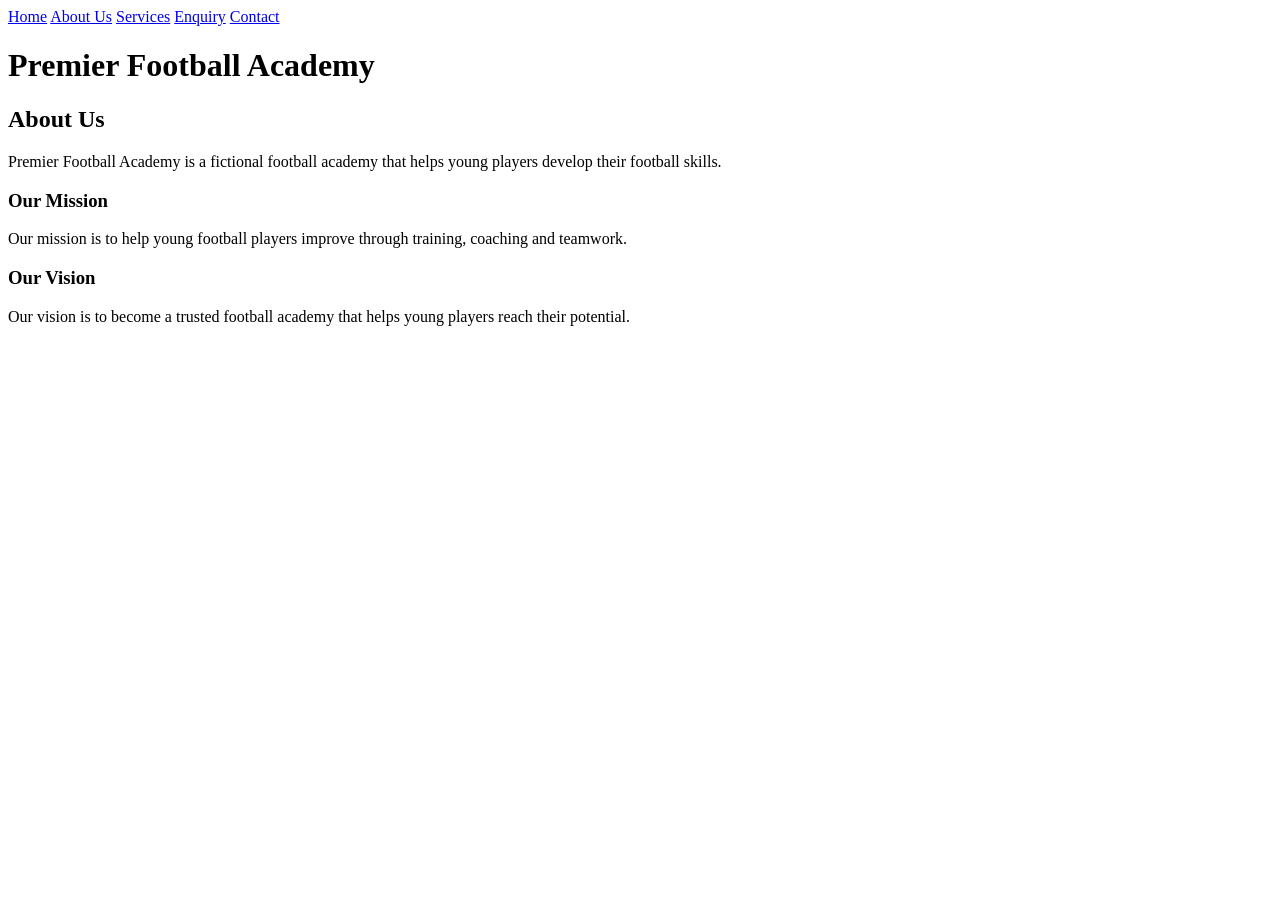
==== about.html @ 47f6cfc0 "Initial commit: Part 1 HTML structure and content" ====
<!DOCTYPE html>
<html lang="en">

<head>
    <meta charset="UTF-8">
    <meta name="viewport" content="width=device-width, initial-scale=1.0">

    <title>Premier Football Academy - About Us</title>
</head>

<body>
    <nav>

    <a href="index.html">Home</a>

    <a href="about.html">About Us</a>

    <a href="service.html">Services</a>

    <a href="enquiry.html">Enquiry</a>

    <a href="contact.html">Contact</a>

</nav>

    <h1>Premier Football Academy</h1>

    <h2>About Us</h2>

    <p>
        Premier Football Academy is a fictional football academy
        that helps young players develop their football skills.
    </p>

    <h3>Our Mission</h3>

    <p>
        Our mission is to help young football players improve
        through training, coaching and teamwork.
    </p>

    <h3>Our Vision</h3>

    <p>
        Our vision is to become a trusted football academy
        that helps young players reach their potential.
    </p>

</body>

</html>
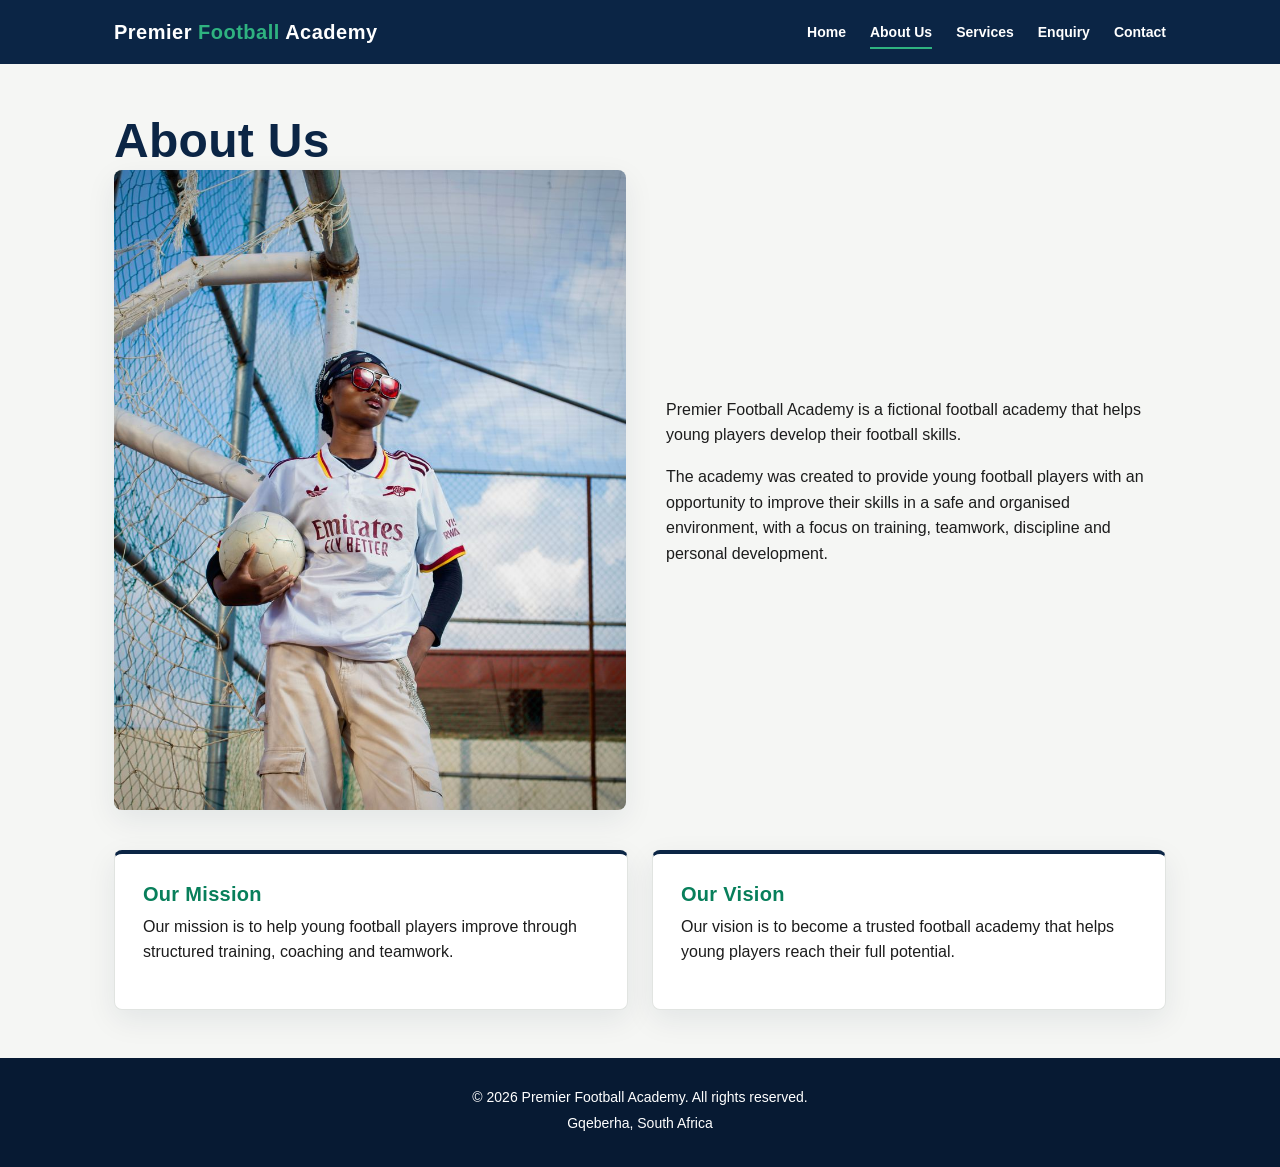
==== commit e61ed112: "Part 2: add responsive CSS styling, fix HTML structure, add responsive images and screenshots" ====
--- a/about.html
+++ b/about.html
@@ -4,48 +4,77 @@
 <head>
     <meta charset="UTF-8">
     <meta name="viewport" content="width=device-width, initial-scale=1.0">
-
+    <meta name="description" content="Learn about Premier Football Academy's history, mission and vision.">
     <title>Premier Football Academy - About Us</title>
+    <link rel="stylesheet" href="CSS/style.css">
 </head>
 
 <body>
-    <nav>
+    <a class="skip-link" href="#main">Skip to main content</a>
 
-    <a href="index.html">Home</a>
+    <header class="site-header">
+        <div class="header-inner">
+            <a class="logo" href="index.html">Premier <span>Football</span> Academy</a>
+            <nav class="site-nav" aria-label="Main navigation">
+                <ul>
+                    <li><a href="index.html">Home</a></li>
+                    <li><a href="about.html" class="active" aria-current="page">About Us</a></li>
+                    <li><a href="service.html">Services</a></li>
+                    <li><a href="enquiry.html">Enquiry</a></li>
+                    <li><a href="contact.html">Contact</a></li>
+                </ul>
+            </nav>
+        </div>
+    </header>
 
-    <a href="about.html">About Us</a>
+    <main id="main">
+        <section class="container">
+            <h1>About Us</h1>
 
-    <a href="service.html">Services</a>
+            <div class="about-intro">
+                <img src="Images/about-900.jpg"
+                     srcset="Images/about-500.jpg 500w, Images/about-900.jpg 900w"
+                     sizes="(max-width: 700px) 100vw, 40vw"
+                     width="900" height="1125"
+                     alt="A Premier Football Academy player holding a football on the pitch">
+                <div class="about-intro-text">
+                    <p>
+                        Premier Football Academy is a fictional football academy
+                        that helps young players develop their football skills.
+                    </p>
+                    <p>
+                        The academy was created to provide young football players with an
+                        opportunity to improve their skills in a safe and organised environment,
+                        with a focus on training, teamwork, discipline and personal development.
+                    </p>
+                </div>
+            </div>
 
-    <a href="enquiry.html">Enquiry</a>
+            <div class="value-grid">
+                <article class="highlight-card">
+                    <h3>Our Mission</h3>
+                    <p>
+                        Our mission is to help young football players improve
+                        through structured training, coaching and teamwork.
+                    </p>
+                </article>
+                <article class="highlight-card">
+                    <h3>Our Vision</h3>
+                    <p>
+                        Our vision is to become a trusted football academy
+                        that helps young players reach their full potential.
+                    </p>
+                </article>
+            </div>
+        </section>
+    </main>
 
-    <a href="contact.html">Contact</a>
+    <footer class="site-footer">
+        <p>&copy; 2026 Premier Football Academy. All rights reserved.</p>
+        <p>Gqeberha, South Africa</p>
+    </footer>
 
-</nav>
-
-    <h1>Premier Football Academy</h1>
-
-    <h2>About Us</h2>
-
-    <p>
-        Premier Football Academy is a fictional football academy
-        that helps young players develop their football skills.
-    </p>
-
-    <h3>Our Mission</h3>
-
-    <p>
-        Our mission is to help young football players improve
-        through training, coaching and teamwork.
-    </p>
-
-    <h3>Our Vision</h3>
-
-    <p>
-        Our vision is to become a trusted football academy
-        that helps young players reach their potential.
-    </p>
-
+    <script src="JS/script.js"></script>
 </body>
 
-</html>+</html>
--- a/CSS/style.css
+++ b/CSS/style.css
@@ -0,0 +1,491 @@
+/* ==========================================================================
+   PREMIER FOOTBALL ACADEMY — STYLESHEET
+   WEDE5020 Part 2: CSS Styling and Responsive Design
+   ========================================================================== */
+
+/* --------------------------------------------------------------------------
+   2.2 BASE STYLE — CSS reset + design tokens (custom properties)
+   Custom properties let us define the colour scheme and spacing ONCE and
+   reuse it everywhere. This is the "cascading" part of CSS: change a value
+   here and it updates the whole site.
+   -------------------------------------------------------------------------- */
+* ,
+*::before,
+*::after {
+    box-sizing: border-box; /* padding/border no longer add to an element's width */
+    margin: 0;
+    padding: 0;
+}
+
+:root {
+    /* Colour scheme (from the Part 1 proposal: dark blue, green, white) */
+    --color-navy: #0b2545;
+    --color-navy-dark: #071a33;
+    --color-green: #087f5b;
+    --color-green-light: #2fb380;
+    --color-white: #ffffff;
+    --color-off-white: #f5f6f4;
+    --color-text: #1c1c1c;
+    --color-text-muted: #55606b;
+    --color-border: #e1e4e1;
+
+    /* Typography scale — a consistent ratio between sizes (2.3) */
+    --fs-h1: clamp(2rem, 4vw + 1rem, 3rem);
+    --fs-h2: clamp(1.5rem, 2vw + 1rem, 2rem);
+    --fs-h3: 1.25rem;
+    --fs-body: 1rem;
+    --fs-small: 0.875rem;
+
+    /* Layout tokens */
+    --max-width: 1100px;
+    --radius: 8px;
+    --shadow: 0 10px 30px rgba(11, 37, 69, 0.08);
+    --transition: 0.2s ease-in-out;
+}
+
+/* --------------------------------------------------------------------------
+   2.3 TYPOGRAPHY
+   Arial/sans-serif is used everywhere for readability, as set out in the
+   proposal. Hierarchy comes from size, weight and spacing, not a second font.
+   -------------------------------------------------------------------------- */
+html {
+    scroll-behavior: smooth;
+}
+
+body {
+    font-family: Arial, Helvetica, sans-serif;
+    font-size: var(--fs-body);
+    line-height: 1.6;
+    color: var(--color-text);
+    background-color: var(--color-off-white);
+}
+
+h1, h2, h3 {
+    line-height: 1.2;
+    font-weight: 700;
+    letter-spacing: 0.3px;
+    color: var(--color-navy);
+}
+
+h1 { font-size: var(--fs-h1); }
+h2 { font-size: var(--fs-h2); margin-bottom: 1rem; }
+h3 { font-size: var(--fs-h3); color: var(--color-green); margin-bottom: 0.5rem; }
+
+p { margin-bottom: 1rem; max-width: 65ch; } /* 65ch keeps lines easy to read */
+
+a { color: var(--color-green); }
+
+ul { list-style: none; }
+
+img {
+    max-width: 100%;
+    height: auto;
+    display: block;
+}
+
+.skip-link {
+    position: absolute;
+    left: -999px;
+    top: auto;
+    background: var(--color-navy);
+    color: var(--color-white);
+    padding: 0.75rem 1rem;
+    z-index: 100;
+}
+
+.skip-link:focus {
+    left: 1rem;
+    top: 1rem;
+}
+
+/* --------------------------------------------------------------------------
+   2.4 LAYOUT STRUCTURE — Header / Navigation (Flexbox)
+   -------------------------------------------------------------------------- */
+.site-header {
+    background-color: var(--color-navy);
+    position: sticky;
+    top: 0;
+    z-index: 10;
+}
+
+.header-inner {
+    max-width: var(--max-width);
+    margin: 0 auto;
+    padding: 1rem 1.5rem;
+    display: flex;
+    align-items: center;
+    justify-content: space-between;
+    flex-wrap: wrap;
+    gap: 1rem;
+}
+
+.logo {
+    color: var(--color-white);
+    font-size: 1.25rem;
+    font-weight: 700;
+    text-decoration: none;
+    letter-spacing: 0.5px;
+}
+
+.logo span {
+    color: var(--color-green-light);
+}
+
+.site-nav ul {
+    display: flex;
+    gap: 1.5rem;
+    flex-wrap: wrap;
+}
+
+.site-nav a {
+    color: var(--color-white);
+    text-decoration: none;
+    font-weight: 600;
+    font-size: var(--fs-small);
+    padding: 0.4rem 0;
+    border-bottom: 2px solid transparent;
+    transition: border-color var(--transition), color var(--transition);
+}
+
+.site-nav a:hover,
+.site-nav a:focus-visible {
+    color: var(--color-green-light);
+}
+
+.site-nav a.active {
+    border-bottom-color: var(--color-green-light);
+}
+
+/* --------------------------------------------------------------------------
+   MAIN CONTENT WRAPPER
+   -------------------------------------------------------------------------- */
+main {
+    display: block;
+}
+
+.container {
+    max-width: var(--max-width);
+    margin: 0 auto;
+    padding: 3rem 1.5rem;
+}
+
+/* --------------------------------------------------------------------------
+   HERO SECTION (Home page)
+   Uses <picture> in the HTML to serve a different image file per screen
+   size (3.3 Responsive Images), and a CSS gradient overlay (2.5 Visual
+   Styles) so the white text stays readable over the photo.
+   -------------------------------------------------------------------------- */
+.hero {
+    position: relative;
+    color: var(--color-white);
+    isolation: isolate;
+}
+
+.hero-media img {
+    width: 100%;
+    height: 65vh;
+    min-height: 380px;
+    object-fit: cover;
+}
+
+.hero::after {
+    content: "";
+    position: absolute;
+    inset: 0;
+    background: linear-gradient(180deg, rgba(7, 26, 51, 0.55) 0%, rgba(7, 26, 51, 0.85) 100%);
+    z-index: -1;
+}
+
+.hero-content {
+    position: absolute;
+    inset: 0;
+    display: flex;
+    flex-direction: column;
+    align-items: center;
+    justify-content: center;
+    text-align: center;
+    padding: 1.5rem;
+}
+
+.hero-content h1 { color: var(--color-white); }
+.hero-content p {
+    max-width: 45ch;
+    font-size: 1.1rem;
+    margin-bottom: 1.5rem;
+}
+
+/* --------------------------------------------------------------------------
+   BUTTONS — visual styles + interactive pseudo-classes (2.5)
+   -------------------------------------------------------------------------- */
+.btn,
+button,
+input[type="submit"] {
+    display: inline-block;
+    background-color: var(--color-green);
+    color: var(--color-white);
+    font-weight: 700;
+    font-size: var(--fs-small);
+    border: none;
+    border-radius: var(--radius);
+    padding: 0.85em 1.75em;
+    text-decoration: none;
+    cursor: pointer;
+    transition: background-color var(--transition), transform var(--transition), box-shadow var(--transition);
+}
+
+.btn:hover,
+button:hover,
+input[type="submit"]:hover {
+    background-color: var(--color-green-light);
+    transform: translateY(-2px);
+    box-shadow: var(--shadow);
+}
+
+.btn:active,
+button:active {
+    transform: translateY(0);
+}
+
+.btn:focus-visible,
+button:focus-visible {
+    outline: 3px solid var(--color-green-light);
+    outline-offset: 2px;
+}
+
+.btn-outline {
+    background-color: transparent;
+    border: 2px solid var(--color-white);
+}
+
+.btn-outline:hover {
+    background-color: var(--color-white);
+    color: var(--color-navy);
+}
+
+/* --------------------------------------------------------------------------
+   HIGHLIGHTS GRID (Home page) — CSS Grid (2.4)
+   -------------------------------------------------------------------------- */
+.highlights-grid {
+    display: grid;
+    grid-template-columns: repeat(auto-fit, minmax(220px, 1fr));
+    gap: 1.5rem;
+}
+
+.highlight-card,
+.service-card,
+.contact-card {
+    background-color: var(--color-white);
+    border: 1px solid var(--color-border);
+    border-top: 4px solid var(--color-green);
+    border-radius: var(--radius);
+    padding: 1.75rem;
+    box-shadow: var(--shadow);
+    transition: transform var(--transition);
+}
+
+.highlight-card:hover,
+.service-card:hover,
+.contact-card:hover {
+    transform: translateY(-4px);
+}
+
+/* CTA banner */
+.cta-banner {
+    background-color: var(--color-navy);
+    color: var(--color-white);
+    text-align: center;
+    padding: 3rem 1.5rem;
+}
+
+.cta-banner h2 { color: var(--color-white); }
+.cta-banner p { margin: 0 auto 1.5rem; }
+
+/* --------------------------------------------------------------------------
+   ABOUT PAGE — Flexbox two-column layout (2.4)
+   -------------------------------------------------------------------------- */
+.about-intro {
+    display: flex;
+    align-items: center;
+    gap: 2.5rem;
+    flex-wrap: wrap;
+    margin-bottom: 2.5rem;
+}
+
+.about-intro img {
+    flex: 1 1 320px;
+    border-radius: var(--radius);
+    box-shadow: var(--shadow);
+}
+
+.about-intro-text {
+    flex: 1 1 320px;
+}
+
+.value-grid {
+    display: grid;
+    grid-template-columns: 1fr 1fr;
+    gap: 1.5rem;
+}
+
+.value-grid .highlight-card { border-top-color: var(--color-navy); }
+
+/* --------------------------------------------------------------------------
+   SERVICES PAGE — Grid layout with a supporting image (2.4)
+   -------------------------------------------------------------------------- */
+.services-intro {
+    display: flex;
+    align-items: center;
+    gap: 2.5rem;
+    flex-wrap: wrap;
+    margin-bottom: 2.5rem;
+}
+
+.services-intro img {
+    flex: 1 1 280px;
+    max-width: 320px;
+    border-radius: var(--radius);
+    box-shadow: var(--shadow);
+}
+
+.services-intro-text { flex: 2 1 400px; }
+
+.services-grid {
+    display: grid;
+    grid-template-columns: repeat(auto-fit, minmax(240px, 1fr));
+    gap: 1.5rem;
+}
+
+/* --------------------------------------------------------------------------
+   ENQUIRY PAGE — Form styling with :focus states (2.5)
+   -------------------------------------------------------------------------- */
+.enquiry-card {
+    max-width: 640px;
+    margin: 0 auto;
+    background-color: var(--color-white);
+    border-radius: var(--radius);
+    box-shadow: var(--shadow);
+    padding: 2rem;
+}
+
+.form-group {
+    display: flex;
+    flex-direction: column;
+    gap: 0.4rem;
+    margin-bottom: 1.25rem;
+}
+
+.form-group label {
+    font-weight: 700;
+    font-size: var(--fs-small);
+    color: var(--color-navy);
+}
+
+input,
+select,
+textarea {
+    width: 100%;
+    font: inherit;
+    padding: 0.65em 0.85em;
+    border: 1px solid var(--color-border);
+    border-radius: var(--radius);
+    background-color: var(--color-off-white);
+    transition: border-color var(--transition), box-shadow var(--transition);
+}
+
+input:focus,
+select:focus,
+textarea:focus {
+    outline: none;
+    border-color: var(--color-green);
+    box-shadow: 0 0 0 3px rgba(8, 127, 91, 0.2);
+    background-color: var(--color-white);
+}
+
+textarea { resize: vertical; min-height: 140px; }
+
+/* --------------------------------------------------------------------------
+   CONTACT PAGE — Grid of info cards (2.4)
+   -------------------------------------------------------------------------- */
+.contact-grid {
+    display: grid;
+    grid-template-columns: repeat(auto-fit, minmax(220px, 1fr));
+    gap: 1.5rem;
+    margin-top: 2rem;
+}
+
+.contact-card ul { margin-top: 0.5rem; }
+.contact-card li { margin-bottom: 0.25rem; }
+
+/* --------------------------------------------------------------------------
+   FOOTER
+   -------------------------------------------------------------------------- */
+.site-footer {
+    background-color: var(--color-navy-dark);
+    color: var(--color-white);
+    text-align: center;
+    padding: 1.75rem 1.5rem;
+    font-size: var(--fs-small);
+}
+
+.site-footer p { margin-bottom: 0.25rem; max-width: none; }
+
+/* ==========================================================================
+   3. RESPONSIVE DESIGN — Breakpoints and media queries
+   Breakpoints chosen: 900px (tablet) and 600px (mobile), matching common
+   device widths. Grid/Flexbox already reflow automatically in many places;
+   these media queries fine-tune font sizes, spacing and the nav for touch.
+   ========================================================================== */
+
+/* ---- Tablet: max-width 900px ---- */
+@media (max-width: 900px) {
+    .container { padding: 2.5rem 1.25rem; }
+
+    .about-intro,
+    .services-intro {
+        flex-direction: column;
+        text-align: center;
+    }
+
+    /* Once stacked, the image no longer needs to "grow" along the main
+       axis — without this, flex-grow can stretch the image's box far
+       beyond its real height and leave a gap of empty space below it. */
+    .about-intro img,
+    .services-intro img {
+        flex: none;
+        width: 100%;
+        max-width: 420px;
+        margin: 0 auto;
+    }
+
+    .about-intro-text,
+    .services-intro-text {
+        flex: none;
+    }
+
+    .value-grid { grid-template-columns: 1fr; }
+
+    .hero-content p { font-size: 1rem; }
+}
+
+/* ---- Mobile: max-width 600px ---- */
+@media (max-width: 600px) {
+    .header-inner {
+        flex-direction: column;
+        align-items: flex-start;
+        gap: 0.75rem;
+    }
+
+    .site-nav ul {
+        width: 100%;
+        justify-content: space-between;
+        gap: 0.75rem 1rem;
+    }
+
+    .hero-media img { height: 55vh; min-height: 300px; }
+
+    .container { padding: 2rem 1rem; }
+
+    .enquiry-card { padding: 1.25rem; }
+
+    .cta-banner { padding: 2.5rem 1rem; }
+}
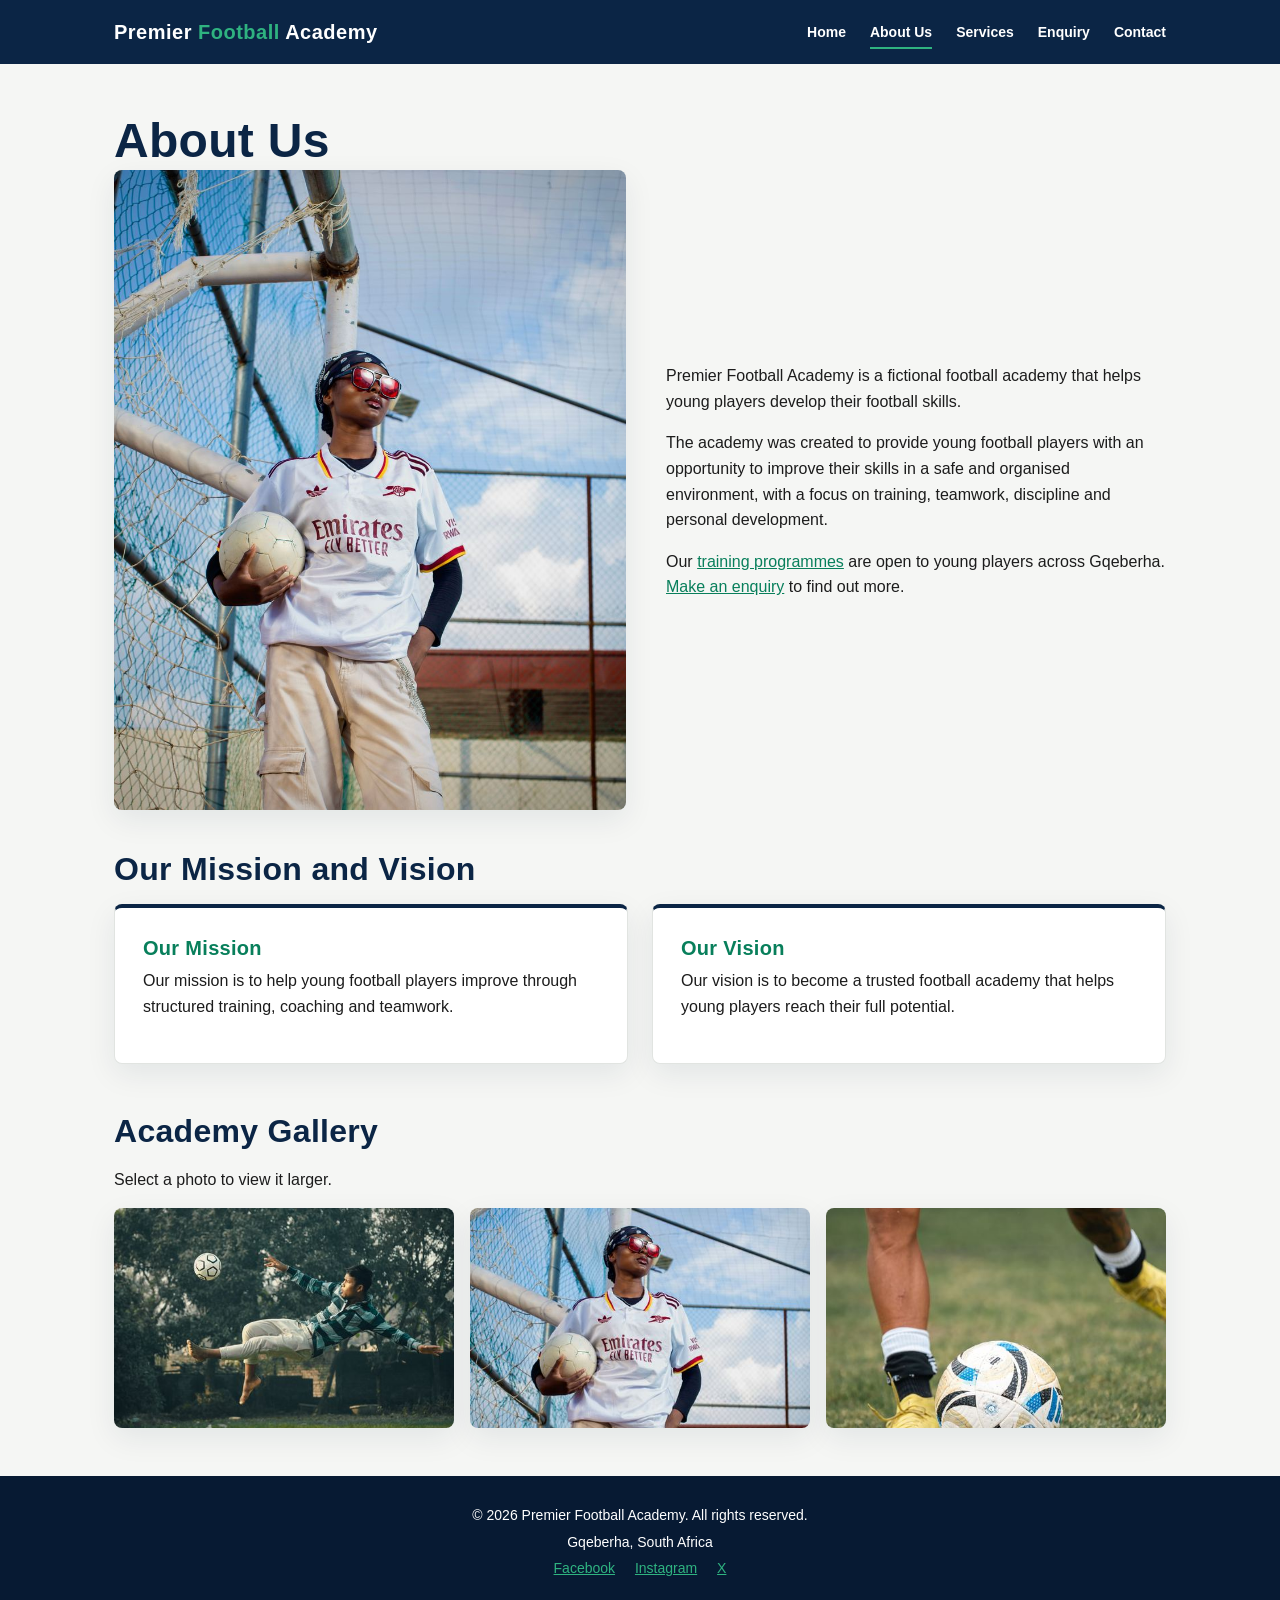
==== commit 02e0d3a4: "Part 3: add JavaScript interactivity, form validation, search, map, SEO and security improvements" ====
--- a/about.html
+++ b/about.html
@@ -5,7 +5,19 @@
     <meta charset="UTF-8">
     <meta name="viewport" content="width=device-width, initial-scale=1.0">
     <meta name="description" content="Learn about Premier Football Academy's history, mission and vision.">
-    <title>Premier Football Academy - About Us</title>
+    <title>About Us | Premier Football Academy, Gqeberha</title>
+    <meta name="keywords" content="about football academy, youth development, mission, vision, football coaches Gqeberha">
+    <meta name="author" content="Lukholo Nondywana">
+    <meta name="robots" content="index, follow">
+    <link rel="canonical" href="https://lukholo-nondywana.github.io/ST10525675-WEDE5020-POE/about.html">
+    <link rel="icon" href="Images/favicon.svg" type="image/svg+xml">
+    <meta property="og:type" content="website">
+    <meta property="og:title" content="About Us | Premier Football Academy, Gqeberha">
+    <meta property="og:description" content="Learn about Premier Football Academy's history, mission and vision.">
+    <meta property="og:image" content="https://lukholo-nondywana.github.io/ST10525675-WEDE5020-POE/Images/academy-player-holding-football-900.jpg">
+    <meta property="og:url" content="https://lukholo-nondywana.github.io/ST10525675-WEDE5020-POE/about.html">
+    <meta http-equiv="Content-Security-Policy" content="default-src 'self'; script-src 'self'; style-src 'self' 'unsafe-inline'; img-src 'self' data: https://tile.openstreetmap.org; connect-src 'self' https://jsonplaceholder.typicode.com; form-action 'self' https://jsonplaceholder.typicode.com; base-uri 'self'; object-src 'none'">
+    <meta name="referrer" content="strict-origin-when-cross-origin">
     <link rel="stylesheet" href="CSS/style.css">
 </head>
 
@@ -16,7 +28,8 @@
         <div class="header-inner">
             <a class="logo" href="index.html">Premier <span>Football</span> Academy</a>
             <nav class="site-nav" aria-label="Main navigation">
-                <ul>
+                <button class="nav-toggle" type="button" aria-expanded="false" aria-controls="nav-list">Menu</button>
+                <ul id="nav-list">
                     <li><a href="index.html">Home</a></li>
                     <li><a href="about.html" class="active" aria-current="page">About Us</a></li>
                     <li><a href="service.html">Services</a></li>
@@ -32,8 +45,8 @@
             <h1>About Us</h1>
 
             <div class="about-intro">
-                <img src="Images/about-900.jpg"
-                     srcset="Images/about-500.jpg 500w, Images/about-900.jpg 900w"
+                <img src="Images/academy-player-holding-football-900.jpg"
+                     srcset="Images/academy-player-holding-football-500.jpg 500w, Images/academy-player-holding-football-900.jpg 900w"
                      sizes="(max-width: 700px) 100vw, 40vw"
                      width="900" height="1125"
                      alt="A Premier Football Academy player holding a football on the pitch">
@@ -47,9 +60,11 @@
                         opportunity to improve their skills in a safe and organised environment,
                         with a focus on training, teamwork, discipline and personal development.
                     </p>
+                    <p>Our <a href="service.html">training programmes</a> are open to young players across Gqeberha. <a href="enquiry.html">Make an enquiry</a> to find out more.</p>
                 </div>
             </div>
 
+            <h2>Our Mission and Vision</h2>
             <div class="value-grid">
                 <article class="highlight-card">
                     <h3>Our Mission</h3>
@@ -66,15 +81,25 @@
                     </p>
                 </article>
             </div>
+
+            <h2 class="section-gap">Academy Gallery</h2>
+            <p>Select a photo to view it larger.</p>
+            <div class="gallery">
+                <button type="button" class="gallery-item" data-full="Images/youth-football-overhead-kick-1600.jpg" data-alt="Young footballer striking an overhead kick during training"><img src="Images/youth-football-overhead-kick-600.jpg" alt="Young footballer striking an overhead kick during training" loading="lazy" width="600" height="337"></button>
+                <button type="button" class="gallery-item" data-full="Images/academy-player-holding-football-900.jpg" data-alt="A Premier Football Academy player holding a football on the pitch"><img src="Images/academy-player-holding-football-500.jpg" alt="A Premier Football Academy player holding a football on the pitch" loading="lazy" width="500" height="625"></button>
+                <button type="button" class="gallery-item" data-full="Images/football-ball-control-skills-900.jpg" data-alt="Close-up of a player's boot about to strike the ball"><img src="Images/football-ball-control-skills-500.jpg" alt="Close-up of a player's boot about to strike the ball" loading="lazy" width="500" height="888"></button>
+            </div>
         </section>
     </main>
 
     <footer class="site-footer">
-        <p>&copy; 2026 Premier Football Academy. All rights reserved.</p>
+        <p>&copy; <span id="year">2026</span> Premier Football Academy. All rights reserved.</p>
         <p>Gqeberha, South Africa</p>
+        <p class="social"><a href="https://www.facebook.com/" target="_blank" rel="noopener noreferrer">Facebook</a> <a href="https://www.instagram.com/" target="_blank" rel="noopener noreferrer">Instagram</a> <a href="https://x.com/" target="_blank" rel="noopener noreferrer">X</a></p>
     </footer>
 
-    <script src="JS/script.js"></script>
+    <script src="JS/data.js" defer></script>
+    <script src="JS/script.js" defer></script>
 </body>
 
 </html>
--- a/CSS/style.css
+++ b/CSS/style.css
@@ -489,3 +489,73 @@
 
     .cta-banner { padding: 2.5rem 1rem; }
 }
+
+/* ==========================================================================
+   PART 3 ADDITIONS: interactivity, animation, forms, map
+   ========================================================================== */
+.section-gap { margin-top: 3rem; }
+
+/* Scroll-reveal animation (class added by JS) */
+.reveal { opacity: 0; transform: translateY(20px); transition: opacity 0.6s ease, transform 0.6s ease; }
+.reveal.visible { opacity: 1; transform: none; }
+@media (prefers-reduced-motion: reduce) {
+    * { transition: none !important; animation: none !important; scroll-behavior: auto !important; }
+}
+
+/* Mobile nav toggle (hidden on larger screens) */
+.nav-toggle { display: none; }
+
+/* Gallery + lightbox */
+.gallery { display: grid; grid-template-columns: repeat(auto-fit, minmax(200px, 1fr)); gap: 1rem; }
+.gallery-item { padding: 0; background: none; border-radius: var(--radius); overflow: hidden; box-shadow: var(--shadow); }
+.gallery-item img { width: 100%; height: 220px; object-fit: cover; transition: transform 0.3s ease; }
+.gallery-item:hover img { transform: scale(1.06); }
+.lightbox { position: fixed; inset: 0; z-index: 200; background: rgba(7, 26, 51, 0.92); display: flex; align-items: center; justify-content: center; padding: 1.5rem; }
+.lightbox[hidden] { display: none; }
+.lightbox img { max-height: 90vh; max-width: 100%; border-radius: var(--radius); }
+.lb-close { position: absolute; top: 1rem; right: 1.25rem; font-size: 2rem; line-height: 1; padding: 0.2em 0.5em; background: var(--color-white); color: var(--color-navy); }
+.lb-close:hover { background: var(--color-green-light); color: var(--color-white); }
+
+/* FAQ accordion */
+.acc-item { background: var(--color-white); border: 1px solid var(--color-border); border-radius: var(--radius); margin-bottom: 0.75rem; overflow: hidden; }
+.acc-item h3 { margin: 0; }
+.acc-btn { width: 100%; text-align: left; background: var(--color-white); color: var(--color-navy); font-size: 1rem; padding: 1rem 1.25rem; border-radius: 0; position: relative; }
+.acc-btn::after { content: "+"; position: absolute; right: 1.25rem; font-size: 1.25rem; }
+.acc-btn[aria-expanded="true"]::after { content: "\2212"; }
+.acc-btn:hover { background: var(--color-off-white); transform: none; box-shadow: none; }
+.acc-panel { padding: 0 1.25rem; }
+
+/* Form validation states */
+.error { color: #b00020; font-size: var(--fs-small); min-height: 1.1em; }
+input.invalid, select.invalid, textarea.invalid { border-color: #b00020; background-color: #fdf0f2; }
+.counter { font-size: var(--fs-small); color: var(--color-text-muted); text-align: right; }
+.programme-info { color: var(--color-green); font-size: var(--fs-small); margin: 0; }
+.form-success { margin-top: 1.25rem; padding: 1rem; border-radius: var(--radius); background: #e6f6ef; color: #05603f; font-weight: 700; }
+.form-success[hidden] { display: none; }
+
+/* Map */
+.map { height: 380px; border-radius: var(--radius); box-shadow: var(--shadow); z-index: 0; }
+.map-note { margin-top: 0.5rem; font-size: var(--fs-small); color: var(--color-text-muted); }
+
+@media (max-width: 600px) {
+    .nav-toggle { display: inline-block; padding: 0.5em 1em; }
+    .site-nav { width: 100%; }
+    .site-nav ul { display: none; flex-direction: column; margin-top: 0.75rem; }
+    .site-nav ul.open { display: flex; }
+    .map { height: 300px; }
+}
+
+/* Part 3 (continued): search filters, quote panel, honeypot, social links */
+.filters { display: grid; grid-template-columns: repeat(auto-fit, minmax(200px, 1fr)); gap: 1rem; margin-bottom: 0.5rem; }
+#svc-count { color: var(--color-text-muted); font-size: var(--fs-small); margin-bottom: 1rem; }
+.details { margin-bottom: 1rem; }
+.details li { margin-bottom: 0.25rem; }
+.service-card .btn { margin-top: 0.25rem; }
+.quote { max-width: 640px; margin: 1.5rem auto 0; padding: 1.5rem; background: var(--color-white); border-left: 4px solid var(--color-green); border-radius: var(--radius); box-shadow: var(--shadow); }
+.quote[hidden] { display: none; }
+.quote:focus { outline: 3px solid var(--color-green-light); }
+.quote pre { white-space: pre-wrap; word-break: break-word; background: var(--color-off-white); padding: 1rem; border-radius: var(--radius); margin: 1rem 0; font-family: inherit; }
+.hp { position: absolute; left: -9999px; width: 1px; height: 1px; overflow: hidden; }
+.social a { margin: 0 0.5rem; color: var(--color-green-light); }
+.contact-card .social a { margin: 0 0.75rem 0 0; color: var(--color-green); }
+input[type="search"], input[type="number"], input[type="date"] { width: 100%; }
